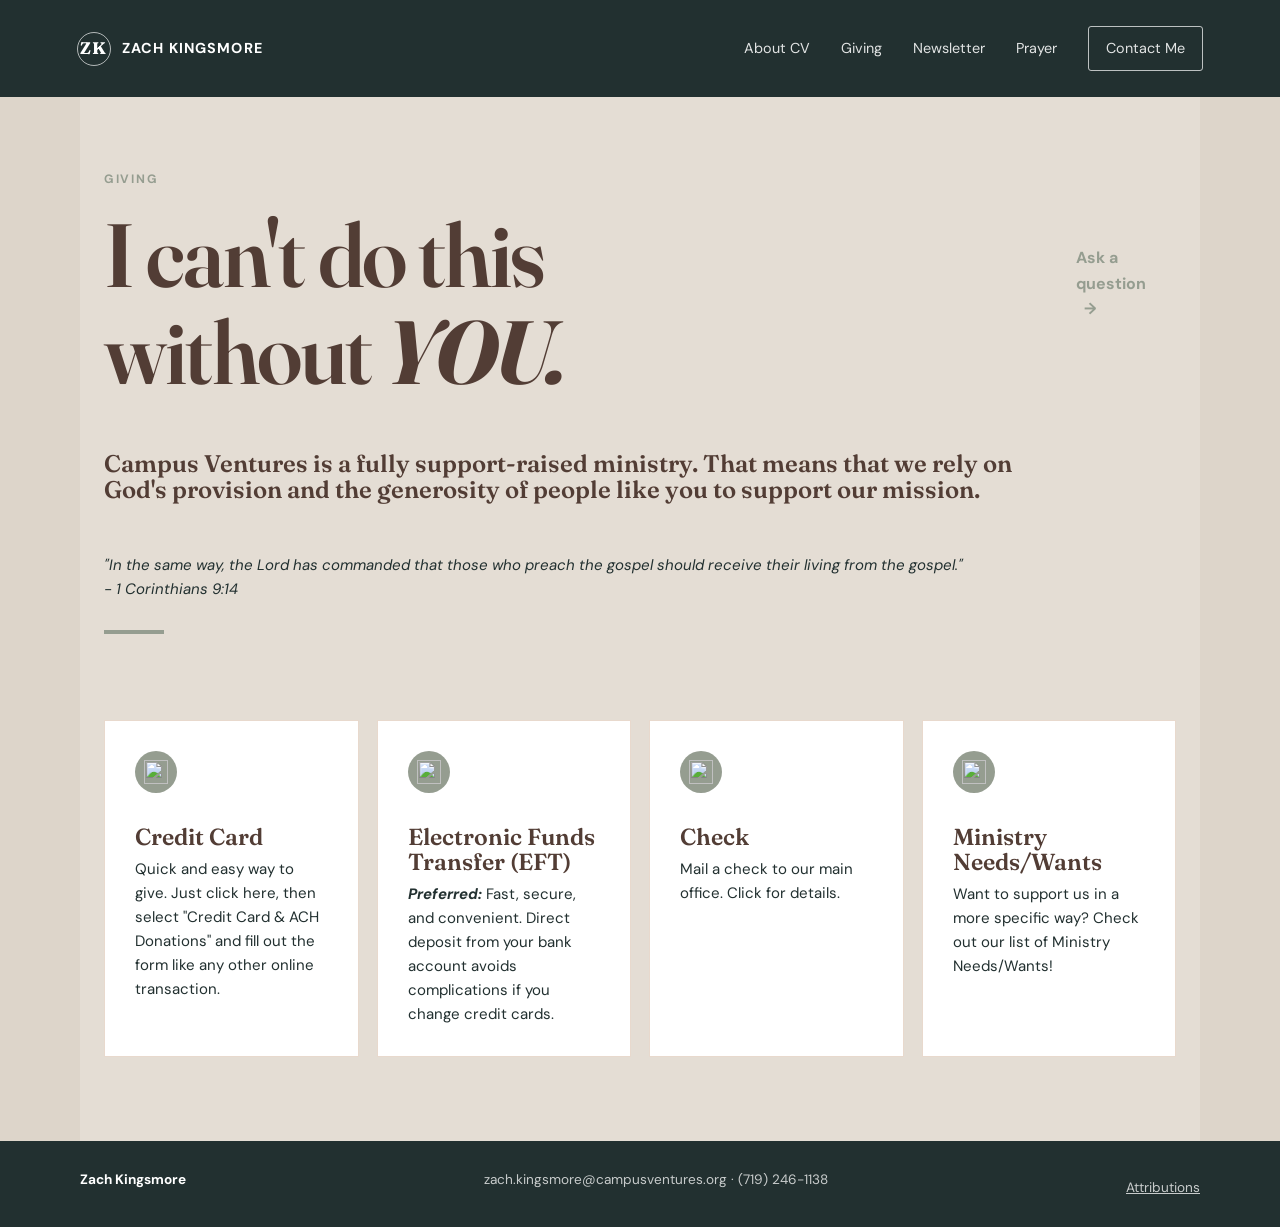
==== giving.html @ f73a8b1d "Add files via upload" ====
<!DOCTYPE html>
<html lang="en">
<head>
    <meta charset="UTF-8">
    <meta name="viewport" content="width=device-width, initial-scale=1.0">
    <meta name="description" content="A welcoming community centered on faith, hope, and practical care.">
    <title>Zach Kingsmore | Campus Ventures</title>
    <link rel="preconnect" href="https://fonts.googleapis.com">
    <link rel="preconnect" href="https://fonts.gstatic.com" crossorigin>
    <link href="https://fonts.googleapis.com/css2?family=DM+Sans:wght@400;500;600;700&family=Fraunces:opsz,wght@9..144,600;9..144,700&display=swap" rel="stylesheet">
    <link rel="stylesheet" href="css/main.css">
    <link rel="stylesheet" href="css/giving.css">
    <link rel="stylesheet" href="css/modal.css">
    <script src="js/main.js" defer></script>
</head>
<body>
        <!-- Header -->
    <header class="site-header">
        <nav class="nav" aria-label="Main navigation">
            <a class="brand" href="index.html#top">
                <span class="brand-mark">ZK</span>
                Zach Kingsmore
            </a>
            <div class="nav-links">
                <a href="about.html">About CV</a>
                <a href="giving.html">Giving</a>
                <a href="newsletter.html">Newsletter</a>
                <a href="prayer.html">Prayer</a>
                <a class="nav-cta" href="mailto:zach.kingsmore@campusventures.org">Contact Me</a>
            </div>
        </nav>
    </header>

    <!-- Main Page Content -->
    <main id="top">
        <section class="giving page-section" id="giving">
            <div class="section-head">
                <div>
                    <div class="section-label">Giving</div>
                    <h1>I can't do this without <strong><em>YOU.</em></strong></h1>
                    <h2>Campus Ventures is a fully support-raised ministry. That means that we rely on God's provision and the generosity of people like you to support our mission.</h2>
                    <p><em>"In the same way, the Lord has commanded that those who preach the gospel should receive their living from the gospel." <br>- 1 Corinthians 9:14<br></em></p>
                    <div class="accent-rule"></div>
                </div>
                <a class="text-link" href="mailto:zach.kingsmore@campusventures.org">
                    Ask a question
                    <span aria-hidden="true">&#8594;</span>
                </a>
            </div>
            <div class="giving-grid">
                <a href="https://www.campusventures.org/donate/#donate" class="giving">
                    <div class="giving-icon"><img src="/Users/zkings/code/PersonalWebsite/images/credit-card.png" alt="" style="width: 24px; height: 24px;"></div>
                    <h3>Credit Card</h3>
                    <p>Quick and easy way to give. Just click here, then select "Credit Card & ACH Donations" and fill out the form like any other online transaction.</p>
                </a>
                <a href="https://www.campusventures.org/eft-form-template/" class="giving">
                    <div class="giving-icon"><img src="/Users/zkings/code/PersonalWebsite/images/bank.png" alt="" style="width: 24px; height: 24px;"></div>
                    <h3>Electronic Funds Transfer (EFT)</h3>
                    <p><em><strong>Preferred:</strong></em> Fast, secure, and convenient. Direct deposit from your bank account avoids complications if you change credit cards.</p>
                </a>
                <a href="#check-modal" class="giving" data-open-modal="checkModal">
                    <div class="giving-icon"><img src="/Users/zkings/code/PersonalWebsite/images/paper.png" alt="" style="width: 24px; height: 24px;"></div>
                    <h3>Check</h3>
                    <p>Mail a check to our main office. Click for details.</p>
                </a>
                <a href="#needs-modal" class="giving" data-open-modal="needsModal">
                    <div class="giving-icon"><img src="/Users/zkings/code/PersonalWebsite/images/" alt="" style="width: 24px; height: 24px;"></div>
                    <h3>Ministry Needs/Wants</h3>
                    <p>Want to support us in a more specific way? Check out our list of Ministry Needs/Wants!</p>
                </a>
            </div>
        </section>
    </main>

    <!-- Footer -->
    <footer>
        <div class="footer-inner">
            <strong>Zach Kingsmore</strong>
            <span>zach.kingsmore@campusventures.org · (719) 246-1138</span>
            <div class="attribution-tooltip">
                <span class="attribution-trigger">Attributions</span>
                <div class="tooltip-content">
                    <p>Icon Attributions:</p>
                    <ul>
                        <li><a href="https://www.flaticon.com/free-icons/credit-card" title="credit card icons">Credit card icons created by Stockio - Flaticon</a></li>
                        <li><a href="https://www.flaticon.com/free-icons/bank" title="bank icons">Bank icons created by Magnific - Flaticon</a></li>
                        <li><a href="https://www.flaticon.com/free-icons/checkbook" title="checkbook icons">Checkbook icons created by alimasykurm - Flaticon</a></li>
                    </ul>
                </div>
            </div>
        </div>
    </footer>
    <div id="checkModal" class="modal-overlay" onclick="closeModal(event)">
        <div class="modal-card">
            <button type="button" class="modal-close" data-close-modal>&times</button>
            <h3>Donate by Check</h3>
            <p>If you would like your donation to be designated for my ministry, please include a note with my name.</p>
            <p>Please make checks payable to <strong>Campus Ventures</strong> or <strong>FCD</strong> and mail to:</p>
            <p><strong>Campus Ventures<br>810 N. Main St. #299<br>Spearfish, SD 57783</strong></p>
            <p>You will be mailed a receipt which will include a designation slip and an envelope you can use for any subsequest gifts.</p>
            <p>Questions?</p>
            <p>Call the office at (605) 722-4323 or email fcd@campusventures.org</p>
        </div>
    </div>
    <div id="needsModal" class="modal-overlay" onclick="closeModal(event)">
        <div class="modal-card">
            <button type="button" class="modal-close" data-close-modal>&times</button>
            <h3>Ministry Needs</h3>
            
        </div>
    </div>
</body>
</html>
---- css/main.css ----
:root {
    --ink: #223030;
    --brown: #523d35;
    --cream: #ddd5ca;
    --paper: #e4ddd4;
    --sage: #959D90;
    --tan: #BBA58F;
    --pale: #e8d9cd;
    --shadow: rgba(0, 0, 0, 0.2);
}

* { 
    box-sizing: border-box; 
}

html { 
    scroll-behavior: smooth; 
}

body { 
    margin: 0; 
    color: var(--brown); 
    background: var(--cream); 
    font-family: "DM Sans", sans-serif; 
    line-height: 1.6; 
}

.page-section {
    max-width: 1120px;
    margin: 0 auto;
    padding: 84px 24px;
}

a { 
    color: inherit; 
    text-decoration: none; 
}

.site-header { 
    position: absolute;
    z-index: 2; 
    top: 0; 
    width: 100%; 
    padding: 26px clamp(24px, 6vw, 88px); 
}

.nav { 
    display: flex; 
    align-items: center; 
    justify-content: space-between; 
    max-width: 1240px; 
    margin: auto; 
}

.brand {
    display: flex;
    align-items: center;
    gap: 11px;
    color: #fff;
    font-size: 0.9rem;
    font-weight: 700;
    letter-spacing: 0.08em;
    text-transform: uppercase;
}

.brand-mark {
    display: grid;
    width: 34px;
    height: 34px;
    place-items: center;
    border: 1px solid rgba(255,255,255,0.65);
    border-radius: 50%;
    font-family: Fraunces, serif;
    font-size: 1.05rem;
}

.nav-links {
    display: flex;
    align-items: center;
    gap: 31px;
    color: rgba(255,255,255,0.87);
    font-size: 0.9rem;
}

.nav-links a:hover {
    color: var(--tan);
}

.nav-cta {        
    padding: 10px 17px;
    border: 1px solid rgba(255,255,255,0.7);
    border-radius: 3px;
}

.hero {
    display: flex;
    min-height: min(760px, 92vh);
    align-items: center;
    padding: 170px clamp(24px, 8vw, 120px) 92px;
    color: #fff;
    background: linear-gradient(90deg, rgba(9, 9, 9, 0.88) 0%, rgba(64, 65, 65, 0.56) 47%, rgba(249, 249, 249, 0.12) 100%), url("/Users/zkings/code/PersonalWebsite/images/DSCF8374_Original.jpg") center/cover;
}

.hero-content {
    width: min(700px, 100%);
    align-items: center;
}

.eyebrow {
    color: var(--tan);
    font-size: 0.76rem;
    font-weight: 700;
    letter-spacing: 0.16em;
    text-transform: uppercase;
}

.accent-rule {
  width: 60px;
  height: 4px;
  margin-top: 29px;
  background: var(--sage);
}

.section-label {
  margin-bottom: 17px;
  color: var(--sage);
  font-size: 0.76rem;
  font-weight: 700;
  letter-spacing: 0.14em;
  text-transform: uppercase;
}

.details {
  max-width: 470px;
  align-items: center;
  margin-top: 33px;
  margin-left: 0;
}

h1, h2, h3 {
    margin: 0;
    font-family: Fraunces, serif;
    font-weight: 600;
    line-height: 1.08;
}

h1 {
    max-width: 1120px;
    margin: 18px 0 23px;
    font-size: clamp(3.2rem, 7vw, 6.4rem);
    letter-spacing: -0.02em;
}

.hero-copy {
    max-width: 510px;
    margin: 0 0 32px;
    color: rgba(255,255,255,0.87);
    font-size: 1.1rem;
}

.button {
    display: inline-flex;
    align-items: center;
    gap: 12px;
    min-height: 48px;
    padding: 0 20px;
    border: 1px solid transparent;
    border-radius: 3px;
    font-size: 0.9rem;
    font-weight: 700;
    transition: transform 180ms ease, background 180ms ease;
}

.button:hover {
    transform: translateY(-2px);
}

.button-primary {
    color: var(--ink);
    background: var(--tan);
}

.button-secondary {
    color: #fff;
    border-color: rgba(255,255,255,0.5);
}

footer {
  padding: 28px 24px;
  color: rgba(255, 255, 255, 0.75);
  background: var(--ink);
  font-size: 0.85rem;
}

.footer-inner {
  display: flex;
  max-width: 1120px;
  justify-content: space-between;
  margin: auto;
}

.footer-inner strong {
  color: #fff;
}

.attribution-tooltip {
  position: relative;
  display: inline-block;
  margin-top: 8px;
}

.attribution-trigger {
  anchor-name: --attribution-anchor;
  color: rgba(255, 255, 255, 0.75);
  font-size: 0.85rem;
  text-decoration: underline;
  cursor: pointer;
  transition: color 180ms ease;
}

.attribution-trigger:hover {
  color: var(--tan);
}

.tooltip-content {
  visibility: hidden;
  opacity: 0;
  position: fixed;
  position-anchor: --attribution-anchor;
  position-area: top;
  position-try-fallbacks: flip-inline;
  margin-bottom: 10px;
  width: max-content;
  max-width: min(300px, 80vw);
  padding: 10px;
  background: var(--paper);
  color: var(--ink);
  border: 1px solid var(--pale);
  border-radius: 4px;
  box-shadow: 0 4px 8px rgba(0, 0, 0, 0.1);
  z-index: 10;
  transition: opacity 0.3s ease, visibility 0.3s ease;
}

.attribution-tooltip:hover .tooltip-content {
  visibility: visible;
  opacity: 1;
}

.tooltip-content p {
  margin: 0 0 5px;
  font-weight: bold;
}

.tooltip-content ul {
  margin: 0;
  padding-left: 10px;
}

.tooltip-content li {
  margin-bottom: 5px;
}

@media (max-width: 700px) {
  .site-header {
    padding: 19px 20px;
  }

  .nav-links {
    display: none;
  }

  .hero {
    min-height: 730px;
    padding: 140px 24px 65px;
    background-position: 62% center;
  }

  h1 {
    font-size: clamp(3.3rem, 15vw, 5rem);
  }

  .hero-copy {
    font-size: 1rem;
  }

  .section-head {
    display: block;
  }

  .section-head .text-link {
    display: inline-block;
    margin-top: 20px;
  }

  .footer-inner {
    display: block;
  }

  .footer-inner span {
    display: block;
    margin-top: 7px;
  }
}
---- css/giving.css ----
.site-header { 
    position: absolute;
    z-index: 2; 
    top: 0; 
    width: 100%; 
    padding: 26px clamp(24px, 6vw, 88px); 
    background: var(--ink);
}

.giving {
    margin-top: 86px;
    background: var(--paper);
}

.section-head {
  display: flex;
  align-items: start;
  justify-content: space-between;
  max-width: 1120px;
  margin: 0;
}

.text-link {
  color: var(--sage);
  font-weight: 700;
  margin-top: 75px;
  margin-right: 24px;
  align-self: auto;
}

.text-link span {
  margin-left: 8px;
}

.giving-grid {
  display: grid;
  grid-template-columns: repeat(4, 1fr);
  gap: 18px;
  max-width: 1120px;
  margin-top: 0;
  margin-bottom: auto;
}

a.giving {
  display: block;
  min-height: 245px;
  padding: 30px;
  border: 1px solid var(--pale);
  background: #fff;
  transition: transform 180ms ease, box-shadow 180ms ease, border-color 180ms ease;
  cursor: pointer;
}

a.giving:hover {
  transform: translateY(-2px);
  box-shadow: var(--shadow);
  border-color: var(--tan);
}

.giving-icon {
  display: grid;
  width: 42px;
  height: 42px;
  margin-bottom: 31px;
  place-items: center;
  border-radius: 50%;
  color: var(--ink);
  background: var(--sage);
  font-family: Fraunces, serif;
  font-size: 1.25rem;
}

.giving:nth-child(2) .giving-icon {
  background: var(--sage);
}

.giving:nth-child(3) .giving-icon {
  background: var(--sage);
}

.giving h1 {
    max-width: 680px;
}

.giving h2 {
    margin-top: 50px;
    margin-bottom: 50px;
}

.giving h3 {
  margin-bottom: 8px;
  font-size: 1.45rem;
}

.giving p {
  margin: 0;
  color: var(--ink);
  font-size: 0.94rem;
}

.giving p + p {
  margin-top: 18px;
}

@media (max-width: 700px) {
  .giving {
    padding: 72px 24px;
    min-height: auto;
  }

  .giving-grid {
    grid-template-columns: 1fr;
  }

  .button.giving {
    text-align: left;
    font: inherit;
    color: inherit;
    width: 100%;
  }
}
---- css/modal.css ----
body.modal-open {
  overflow: hidden;
}

.modal-overlay {
  display: none;
  position: fixed;
  inset: 0;
  align-items: center;
  justify-content: center;
  padding: 20px;
  background: rgba(0, 0, 0, 0.5);
  backdrop-filter: blur(4px);
  z-index: 1000;
}

.modal-overlay.active {
  display: flex;
}

.modal-card {
  position: relative;
  width: min(500px, 100%);
  max-height: calc(100vh - 40px);
  overflow: auto;
  padding: 30px;
  background: var(--paper);
  color: var(--ink);
  border: 1px solid var(--pale);
  border-radius: 4px;
  box-shadow: var(--shadow);
  animation: fadeIn 0.3s ease;
}

.modal-close {
  position: absolute;
  top: 10px;
  right: 10px;
  background: none;
  border: none;
  font-size: 1.5rem;
  cursor: pointer;
  color: var(--ink);
  opacity: 0.7;
}

.modal-close:hover {
  opacity: 1;
}
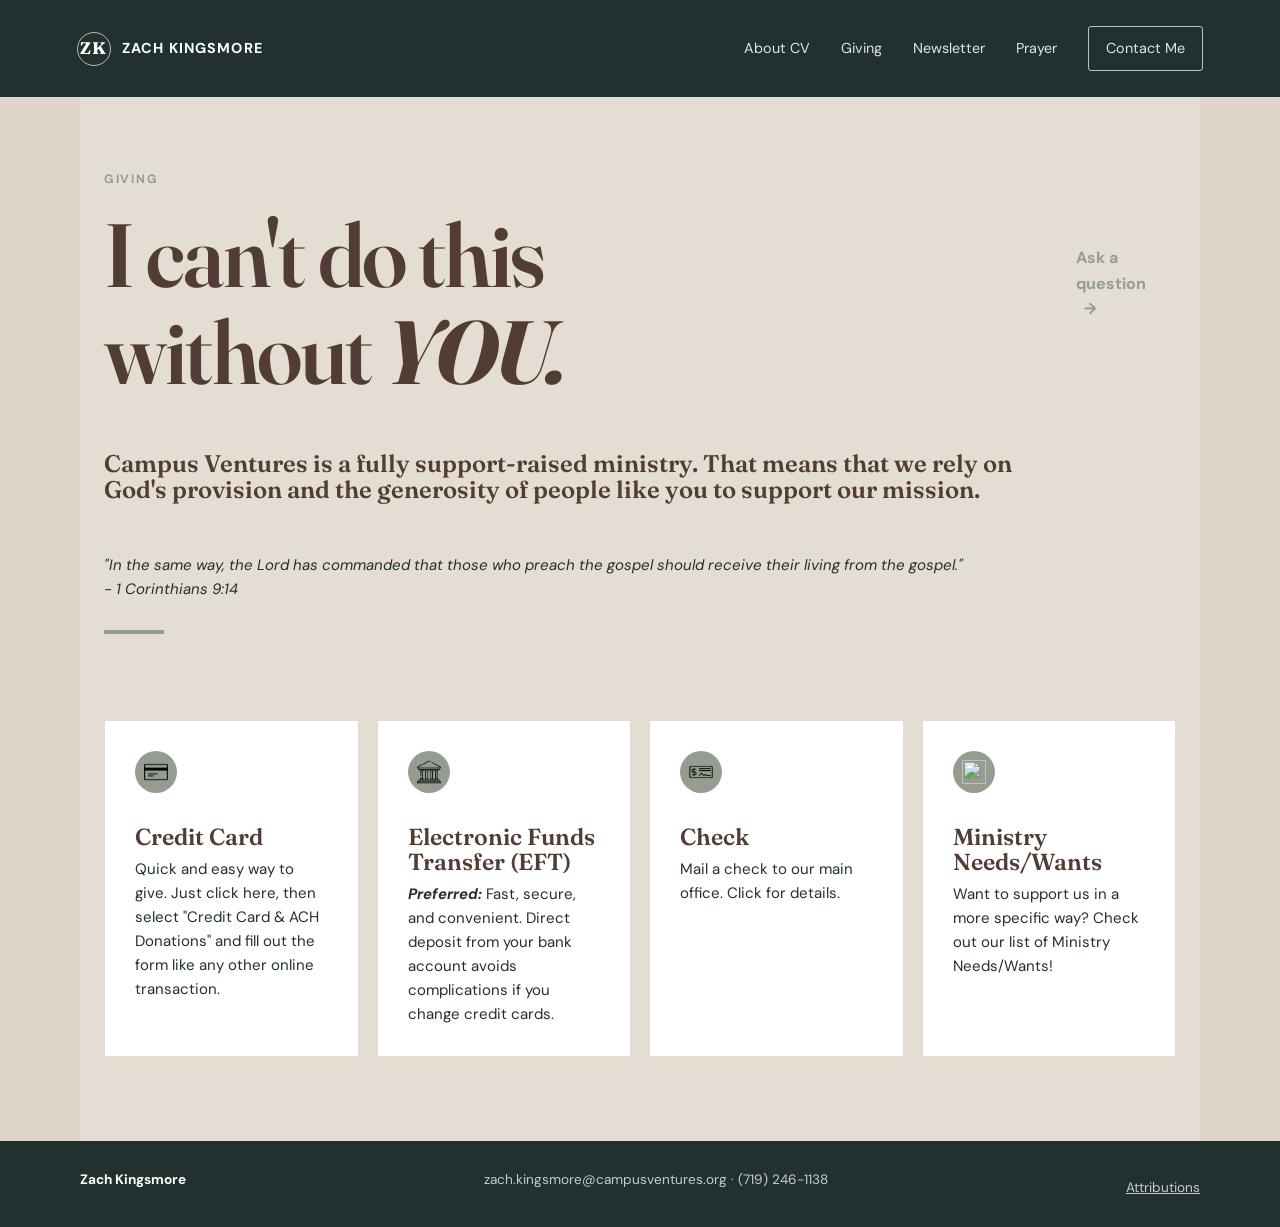
==== commit 08b42373: "Update image paths in giving.html" ====
--- a/giving.html
+++ b/giving.html
@@ -49,22 +49,22 @@
             </div>
             <div class="giving-grid">
                 <a href="https://www.campusventures.org/donate/#donate" class="giving">
-                    <div class="giving-icon"><img src="/Users/zkings/code/PersonalWebsite/images/credit-card.png" alt="" style="width: 24px; height: 24px;"></div>
+                    <div class="giving-icon"><img src="images/credit-card.png" alt="" style="width: 24px; height: 24px;"></div>
                     <h3>Credit Card</h3>
                     <p>Quick and easy way to give. Just click here, then select "Credit Card & ACH Donations" and fill out the form like any other online transaction.</p>
                 </a>
                 <a href="https://www.campusventures.org/eft-form-template/" class="giving">
-                    <div class="giving-icon"><img src="/Users/zkings/code/PersonalWebsite/images/bank.png" alt="" style="width: 24px; height: 24px;"></div>
+                    <div class="giving-icon"><img src="images/bank.png" alt="" style="width: 24px; height: 24px;"></div>
                     <h3>Electronic Funds Transfer (EFT)</h3>
                     <p><em><strong>Preferred:</strong></em> Fast, secure, and convenient. Direct deposit from your bank account avoids complications if you change credit cards.</p>
                 </a>
                 <a href="#check-modal" class="giving" data-open-modal="checkModal">
-                    <div class="giving-icon"><img src="/Users/zkings/code/PersonalWebsite/images/paper.png" alt="" style="width: 24px; height: 24px;"></div>
+                    <div class="giving-icon"><img src="images/paper.png" alt="" style="width: 24px; height: 24px;"></div>
                     <h3>Check</h3>
                     <p>Mail a check to our main office. Click for details.</p>
                 </a>
                 <a href="#needs-modal" class="giving" data-open-modal="needsModal">
-                    <div class="giving-icon"><img src="/Users/zkings/code/PersonalWebsite/images/" alt="" style="width: 24px; height: 24px;"></div>
+                    <div class="giving-icon"><img src="images/" alt="" style="width: 24px; height: 24px;"></div>
                     <h3>Ministry Needs/Wants</h3>
                     <p>Want to support us in a more specific way? Check out our list of Ministry Needs/Wants!</p>
                 </a>
@@ -110,4 +110,4 @@
         </div>
     </div>
 </body>
-</html>+</html>
